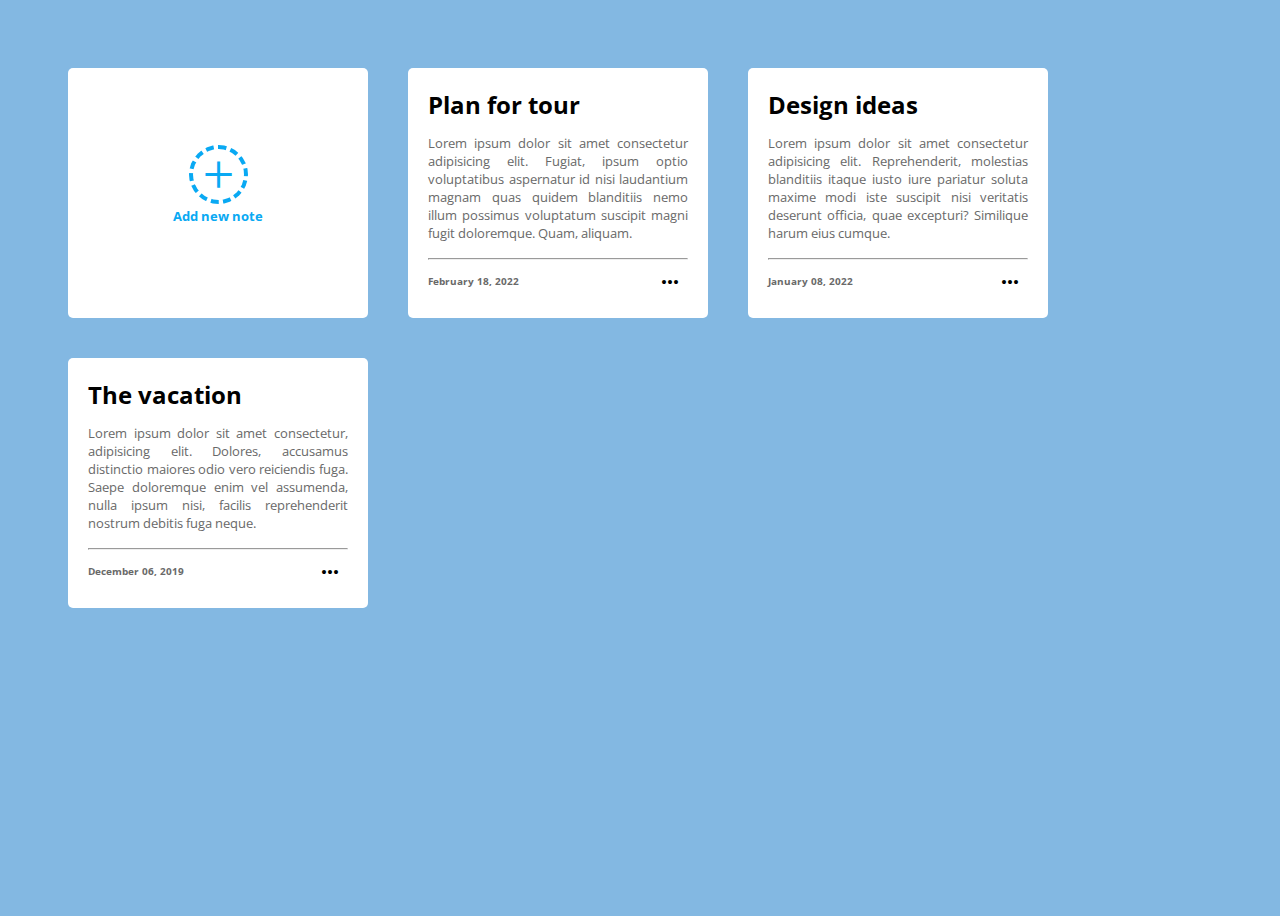
==== index.html @ b674fa44 "first commit" ====
<!DOCTYPE html>
<html lang="en">
<head>
    <meta charset="UTF-8">
    <meta http-equiv="X-UA-Compatible" content="IE=edge">
    <meta name="viewport" content="width=device-width, initial-scale=1.0">
    <link href="https://fonts.googleapis.com/icon?family=Material+Icons"
      rel="stylesheet">
    <link rel="stylesheet" href="https://fonts.googleapis.com/css2?family=Material+Symbols+Outlined:opsz,wght,FILL,GRAD@48,400,0,0" />
    <style>
        @import url('https://fonts.googleapis.com/css2?family=Open+Sans:wght@500&display=swap');
    </style>
    <link rel="stylesheet" href="style.css">
    <script defer src="script.js"></script>
    <title>Note App</title>
</head>
<body>
    <ul class="notes">
        <li class="note new-note">
            <button class="new-btn">
                <label for="">
                    <span class="material-symbols-outlined">
                        add
                    </span>
                    <h5>Add new note</h5>
                </label>
            </button>
        </li>
        <li class="note">
            <h2 class="title">Plan for tour</h2>
            <p class="text">Lorem ipsum dolor sit amet consectetur adipisicing elit. Fugiat, ipsum optio voluptatibus aspernatur id nisi laudantium magnam quas quidem blanditiis nemo illum possimus voluptatum suscipit magni fugit doloremque. Quam, aliquam.</p>
            <hr>
            <h4 class="date">February 18, 2022</h4>
            <button class="opt-btn">
                <span class="material-symbols-outlined">
                    more_horiz
                </span>
            </button>
        </li>
        <li class="note">
            <h2 class="title">Design ideas</h2>
            <p class="text">Lorem ipsum dolor sit amet consectetur adipisicing elit. Reprehenderit, molestias blanditiis itaque iusto iure pariatur soluta maxime modi iste suscipit nisi veritatis deserunt officia, quae excepturi? Similique harum eius cumque.</p>
            <hr>
            <h4 class="date">January 08, 2022</h4>
            <button class="opt-btn">
                <span class="material-symbols-outlined">
                    more_horiz
                </span>
            </button>
        </li>
        <li class="note">
            <h2 class="title">The vacation</h2>
            <p class="text">Lorem ipsum dolor sit amet consectetur, adipisicing elit. Dolores, accusamus distinctio maiores odio vero reiciendis fuga. Saepe doloremque enim vel assumenda, nulla ipsum nisi, facilis reprehenderit nostrum debitis fuga neque.</p>
            <hr>
            <h4 class="date">December 06, 2019</h4>
            <button class="opt-btn">
                <span class="material-symbols-outlined">
                    more_horiz
                </span>
            </button>
        </li>
    </ul>
    
</body>
</html>
---- style.css ----
body {
    max-width: 1440px;
    height: 100vh;
    background-color: rgba(35, 130, 203, 0.564);
}

ul {
    list-style: none;
    margin: 0;
    padding: 0;
}

button {
    border: none;
    background: none;
}

.notes {
    display: flex;
    flex-wrap: wrap;
    gap: 40px;
    padding: 60px;
}

.note {
    background-color: white;
    width: 300px;
    height: 250px;
    border-radius: 5px;
    box-sizing: border-box;
    position: relative;
}

.new-btn {
    display: block;
    height: 100%;
    width: 100%;
    padding: 0;
}

.new-btn>label {
    display: flex;
    height: 100%;
    justify-content: center;
    align-items: center;
    flex-direction: column;
}

.new-btn .material-symbols-outlined {
    color: rgb(9, 169, 243);
    font-size: 45px;
    position: relative;
}

.new-btn .material-symbols-outlined::after {
    border: 4px dashed rgb(9, 169, 243);
    border-radius: 50%;
    position: absolute;
    inset: -7px;
    content: '';
}

h5 {
    font-family: 'Open Sans', sans-serif;
    font-size: 13px;
    color: rgb(9, 169, 243);
    margin: 10px;
}

.note:nth-child(n+2) {
    padding: 20px;
}

.title {
    font-family: 'Open Sans', sans-serif;
    font-size: 24px;
    margin: 0;
}

.text {
    font-family: 'Open Sans', sans-serif;
    font-size: 13px;
    color: dimgray;
    height: 53%;
    text-align: justify;
}

.date {
    font-family: 'Open Sans', sans-serif;
    font-size: 10px;
    color: dimgray;
}

.opt-btn {
    position: absolute;
    right: 20px;
    bottom: 20px;
}
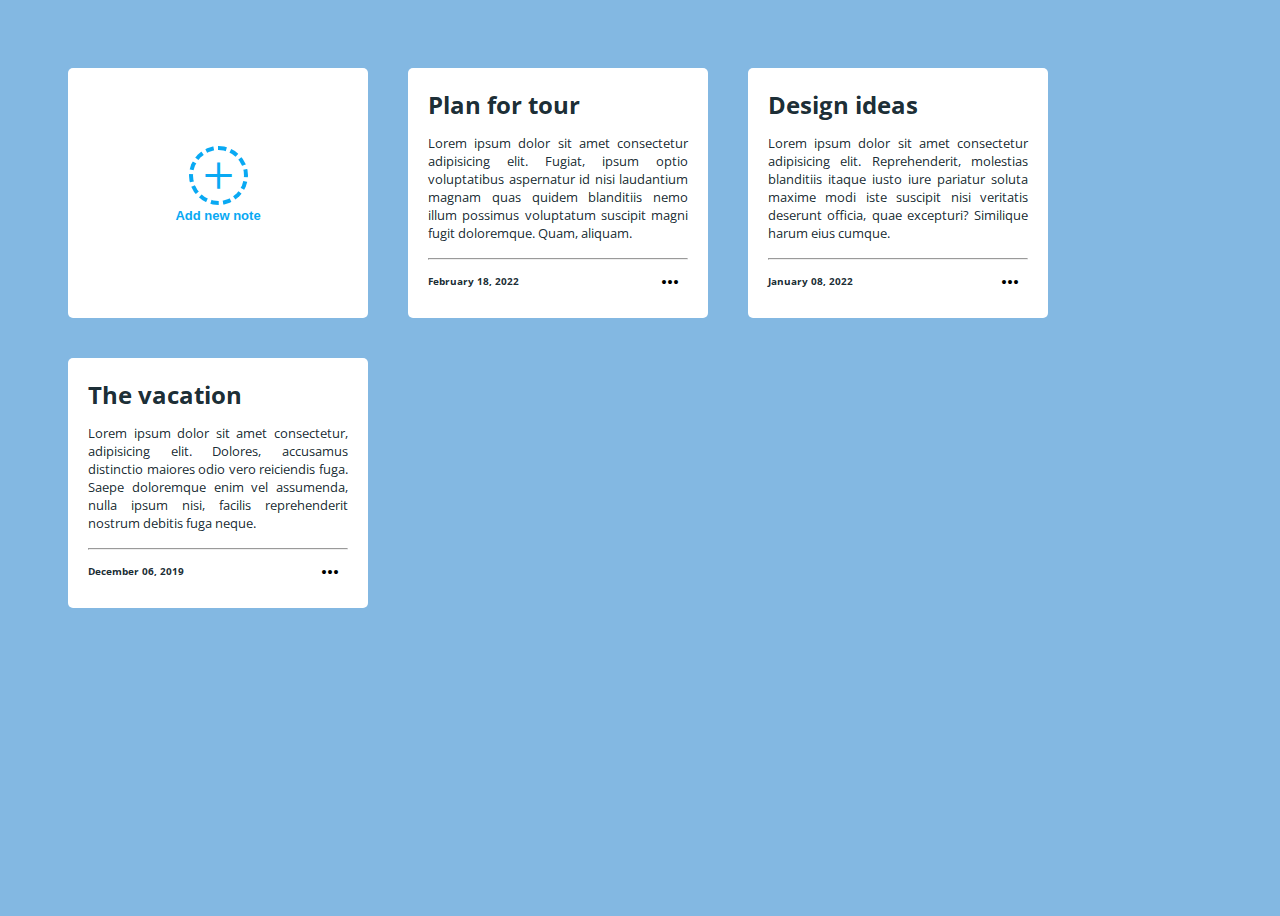
==== commit 042f2484: "finish layout" ====
--- a/index.html
+++ b/index.html
@@ -16,6 +16,9 @@
 </head>
 <body>
     <ul class="notes">
+        <label class="close-opt">
+            <input type="radio" name="opt" hidden>
+        </label>
         <li class="note new-note">
             <button class="new-btn">
                 <label for="">
@@ -31,33 +34,60 @@
             <p class="text">Lorem ipsum dolor sit amet consectetur adipisicing elit. Fugiat, ipsum optio voluptatibus aspernatur id nisi laudantium magnam quas quidem blanditiis nemo illum possimus voluptatum suscipit magni fugit doloremque. Quam, aliquam.</p>
             <hr>
             <h4 class="date">February 18, 2022</h4>
-            <button class="opt-btn">
-                <span class="material-symbols-outlined">
-                    more_horiz
-                </span>
-            </button>
+            <div class="opt-group">
+                <button class="opt-btn">
+                    <label>
+                        <input type="radio" name="opt" hidden>
+                        <span class="material-symbols-outlined">
+                            more_horiz
+                        </span>
+                    </label>
+                </button>
+                <ul class="options">
+                    <li class="option">Edit</li>
+                    <li class="option">Delete</li>
+                </ul>
+            </div>
         </li>
         <li class="note">
             <h2 class="title">Design ideas</h2>
             <p class="text">Lorem ipsum dolor sit amet consectetur adipisicing elit. Reprehenderit, molestias blanditiis itaque iusto iure pariatur soluta maxime modi iste suscipit nisi veritatis deserunt officia, quae excepturi? Similique harum eius cumque.</p>
             <hr>
             <h4 class="date">January 08, 2022</h4>
-            <button class="opt-btn">
-                <span class="material-symbols-outlined">
-                    more_horiz
-                </span>
-            </button>
+            <div class="opt-group">
+                <button class="opt-btn">
+                    <label>
+                        <input type="radio" name="opt" hidden>
+                        <span class="material-symbols-outlined">
+                            more_horiz
+                        </span>
+                    </label>
+                </button>
+                <ul class="options">
+                    <li class="option">Edit</li>
+                    <li class="option">Delete</li>
+                </ul>
+            </div>
         </li>
         <li class="note">
             <h2 class="title">The vacation</h2>
             <p class="text">Lorem ipsum dolor sit amet consectetur, adipisicing elit. Dolores, accusamus distinctio maiores odio vero reiciendis fuga. Saepe doloremque enim vel assumenda, nulla ipsum nisi, facilis reprehenderit nostrum debitis fuga neque.</p>
             <hr>
             <h4 class="date">December 06, 2019</h4>
-            <button class="opt-btn">
-                <span class="material-symbols-outlined">
-                    more_horiz
-                </span>
-            </button>
+            <div class="opt-group">
+                <button class="opt-btn">
+                    <label>
+                        <input type="radio" name="opt" hidden>
+                        <span class="material-symbols-outlined">
+                            more_horiz
+                        </span>
+                    </label>
+                </button>
+                <ul class="options">
+                    <li class="option">Edit</li>
+                    <li class="option">Delete</li>
+                </ul>
+            </div>
         </li>
     </ul>
     
--- a/style.css
+++ b/style.css
@@ -16,10 +16,18 @@
 }
 
 .notes {
+    font-family: 'Open Sans', sans-serif;
     display: flex;
     flex-wrap: wrap;
     gap: 40px;
     padding: 60px;
+    color: rgba(14, 34, 42, 0.966);
+    position: relative;
+}
+
+.close-opt {
+    position: absolute;
+    inset: 0;
 }
 
 .note {
@@ -61,7 +69,6 @@
 }
 
 h5 {
-    font-family: 'Open Sans', sans-serif;
     font-size: 13px;
     color: rgb(9, 169, 243);
     margin: 10px;
@@ -72,27 +79,36 @@
 }
 
 .title {
-    font-family: 'Open Sans', sans-serif;
     font-size: 24px;
     margin: 0;
 }
 
 .text {
-    font-family: 'Open Sans', sans-serif;
     font-size: 13px;
-    color: dimgray;
     height: 53%;
     text-align: justify;
 }
 
 .date {
-    font-family: 'Open Sans', sans-serif;
     font-size: 10px;
-    color: dimgray;
 }
 
 .opt-btn {
     position: absolute;
     right: 20px;
     bottom: 20px;
+}
+
+.options {
+    position: absolute;
+    right: 5px;
+    bottom: 5px;
+    background: #fff;
+    padding: 3px 10px;
+    cursor: pointer;
+    text-align: center;
+}
+
+:not(:has(:checked))+.options {
+    display: none;
 }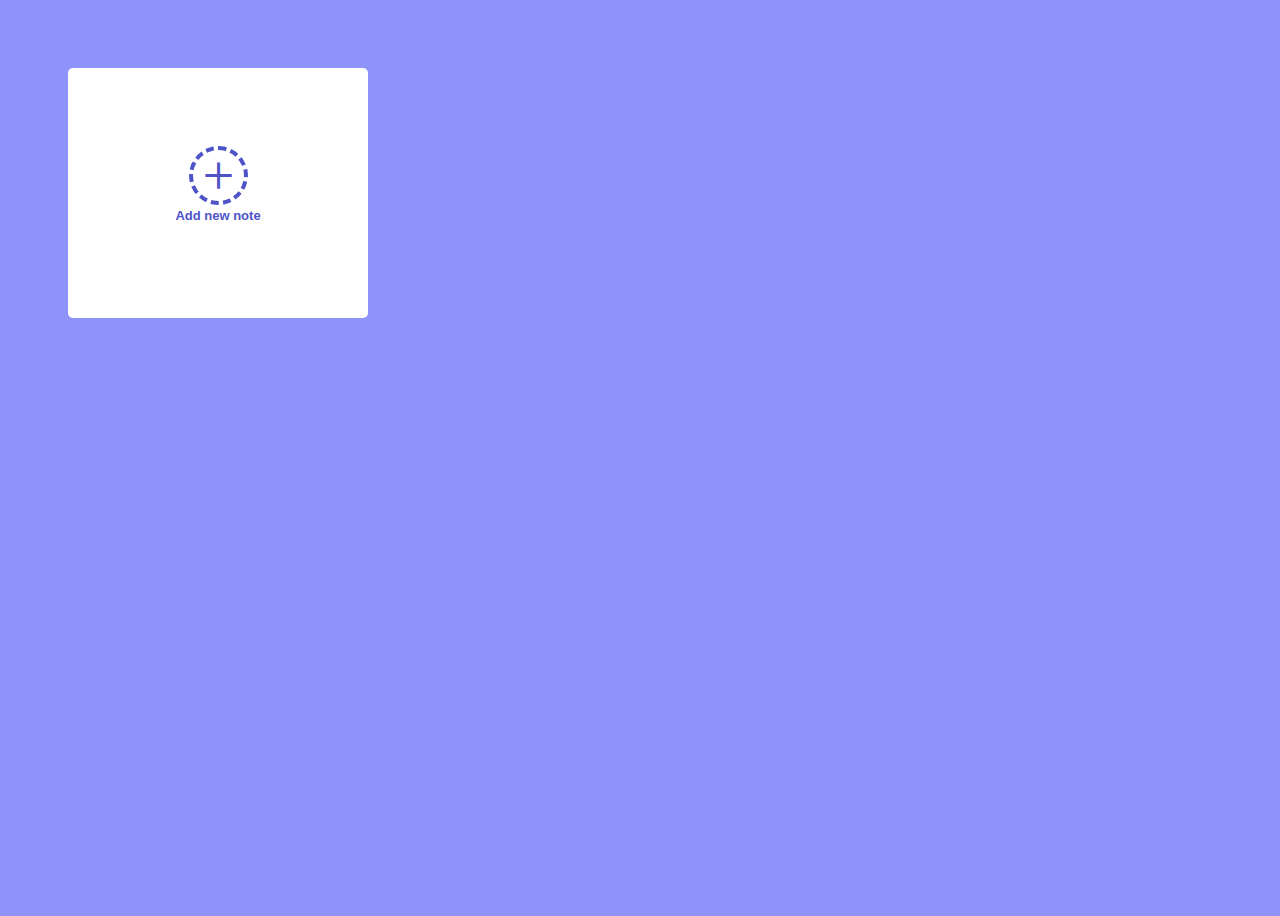
==== commit c796fce4: "Edit Note" ====
--- a/index.html
+++ b/index.html
@@ -19,8 +19,9 @@
         <label class="close-opt">
             <input type="radio" name="opt" hidden>
         </label>
-        <li class="note new-note">
-            <button class="new-btn">
+
+        <li id="new-note" class="new-note">
+            <button id="new-btn" class="new-btn">
                 <label for="">
                     <span class="material-symbols-outlined">
                         add
@@ -29,11 +30,12 @@
                 </label>
             </button>
         </li>
-        <li class="note">
-            <h2 class="title">Plan for tour</h2>
-            <p class="text">Lorem ipsum dolor sit amet consectetur adipisicing elit. Fugiat, ipsum optio voluptatibus aspernatur id nisi laudantium magnam quas quidem blanditiis nemo illum possimus voluptatum suscipit magni fugit doloremque. Quam, aliquam.</p>
+
+        <li id="note" class="note">
+            <h2 class="title">Title</h2>
+            <p class="text">Text</p>
             <hr>
-            <h4 class="date">February 18, 2022</h4>
+            <h4 id="date" class="date">Date</h4>
             <div class="opt-group">
                 <button class="opt-btn">
                     <label>
@@ -44,52 +46,14 @@
                     </label>
                 </button>
                 <ul class="options">
-                    <li class="option">Edit</li>
-                    <li class="option">Delete</li>
-                </ul>
-            </div>
-        </li>
-        <li class="note">
-            <h2 class="title">Design ideas</h2>
-            <p class="text">Lorem ipsum dolor sit amet consectetur adipisicing elit. Reprehenderit, molestias blanditiis itaque iusto iure pariatur soluta maxime modi iste suscipit nisi veritatis deserunt officia, quae excepturi? Similique harum eius cumque.</p>
-            <hr>
-            <h4 class="date">January 08, 2022</h4>
-            <div class="opt-group">
-                <button class="opt-btn">
-                    <label>
-                        <input type="radio" name="opt" hidden>
-                        <span class="material-symbols-outlined">
-                            more_horiz
-                        </span>
-                    </label>
-                </button>
-                <ul class="options">
-                    <li class="option">Edit</li>
-                    <li class="option">Delete</li>
-                </ul>
-            </div>
-        </li>
-        <li class="note">
-            <h2 class="title">The vacation</h2>
-            <p class="text">Lorem ipsum dolor sit amet consectetur, adipisicing elit. Dolores, accusamus distinctio maiores odio vero reiciendis fuga. Saepe doloremque enim vel assumenda, nulla ipsum nisi, facilis reprehenderit nostrum debitis fuga neque.</p>
-            <hr>
-            <h4 class="date">December 06, 2019</h4>
-            <div class="opt-group">
-                <button class="opt-btn">
-                    <label>
-                        <input type="radio" name="opt" hidden>
-                        <span class="material-symbols-outlined">
-                            more_horiz
-                        </span>
-                    </label>
-                </button>
-                <ul class="options">
-                    <li class="option">Edit</li>
-                    <li class="option">Delete</li>
+                    <li class="option edit"><span class="material-icons">edit</span>Edit</li>
+                    <li class="option delete"><span class="material-icons">delete</span>Delete</li>
                 </ul>
             </div>
         </li>
     </ul>
+
+    
     
 </body>
 </html>--- a/style.css
+++ b/style.css
@@ -1,7 +1,8 @@
 body {
     max-width: 1440px;
     height: 100vh;
-    background-color: rgba(35, 130, 203, 0.564);
+    background-color: #8f94fb;
+    display: flex;
 }
 
 ul {
@@ -31,6 +32,15 @@
 }
 
 .note {
+    background-color: white;
+    width: 300px;
+    height: 250px;
+    border-radius: 5px;
+    box-sizing: border-box;
+    position: relative;
+}
+
+.new-note {
     background-color: white;
     width: 300px;
     height: 250px;
@@ -55,13 +65,13 @@
 }
 
 .new-btn .material-symbols-outlined {
-    color: rgb(9, 169, 243);
+    color: #4e54c8;
     font-size: 45px;
     position: relative;
 }
 
 .new-btn .material-symbols-outlined::after {
-    border: 4px dashed rgb(9, 169, 243);
+    border: 4px dashed #4e54c8;
     border-radius: 50%;
     position: absolute;
     inset: -7px;
@@ -70,7 +80,7 @@
 
 h5 {
     font-size: 13px;
-    color: rgb(9, 169, 243);
+    color:#4e54c8;
     margin: 10px;
 }
 
@@ -111,4 +121,100 @@
 
 :not(:has(:checked))+.options {
     display: none;
+}
+
+.material-icons {
+    font-size: 15px;
+    margin-left: -20px;
+}
+
+.modal {
+    background-color: white;
+    width: 350px;
+    height: 350px;
+    border-radius: 5px;
+    box-sizing: border-box;
+    position: relative;
+}
+
+.modal-content {
+    width: 350px;
+    height: 350px;
+}
+
+.modal-header {
+    height: 100px;
+    display: flex;
+    flex-direction: column;
+    align-items: flex-start;
+    justify-content: center;
+    padding: 10px;
+    gap: 10px;
+}
+
+.header-title, .header-title-2 {
+    font-family: 'Open Sans', sans-serif;
+    color: rgba(14, 34, 42, 0.966);
+    font-size: 20px;
+    margin: 0;
+}
+
+.header-text {
+    width: 316px;
+    height: 20px;
+    background-color: #f8f8f8;
+    border: 1px solid black;
+    border-radius: 5px;
+}
+
+.modal {
+    display: none;
+    z-index: 1;
+}
+
+.modal-body {
+    height: 150px;
+    display: flex;
+    flex-direction: column;
+    align-items: flex-start;
+    justify-content: center;
+    padding: 10px;
+    gap: 10px;
+}
+
+.header-text-2 {
+    width: 324px;
+    height: 130px;
+    box-sizing: border-box;
+    resize: none;
+    font-size: 12px;
+    background-color: #f8f8f8;
+    border-radius: 5px;
+}
+
+.modal-footer {
+    display: flex;
+    height: 50px;
+    justify-content: flex-end;
+    align-items: center;
+}
+
+.btn-mod {
+    height: 40px;
+    width: 88px;
+    border: 1px solid #4e54c8;
+    border-radius: 5px;
+    margin-right: 17px;
+    font-family: 'Open Sans', sans-serif;
+    font-size: 15px;
+}
+
+.btn-save {
+    color: #fff;
+    background-color: #4e54c8;
+}
+
+.btn-cansel {
+    color: #4e54c8;
+    background-color: #fff;
 }